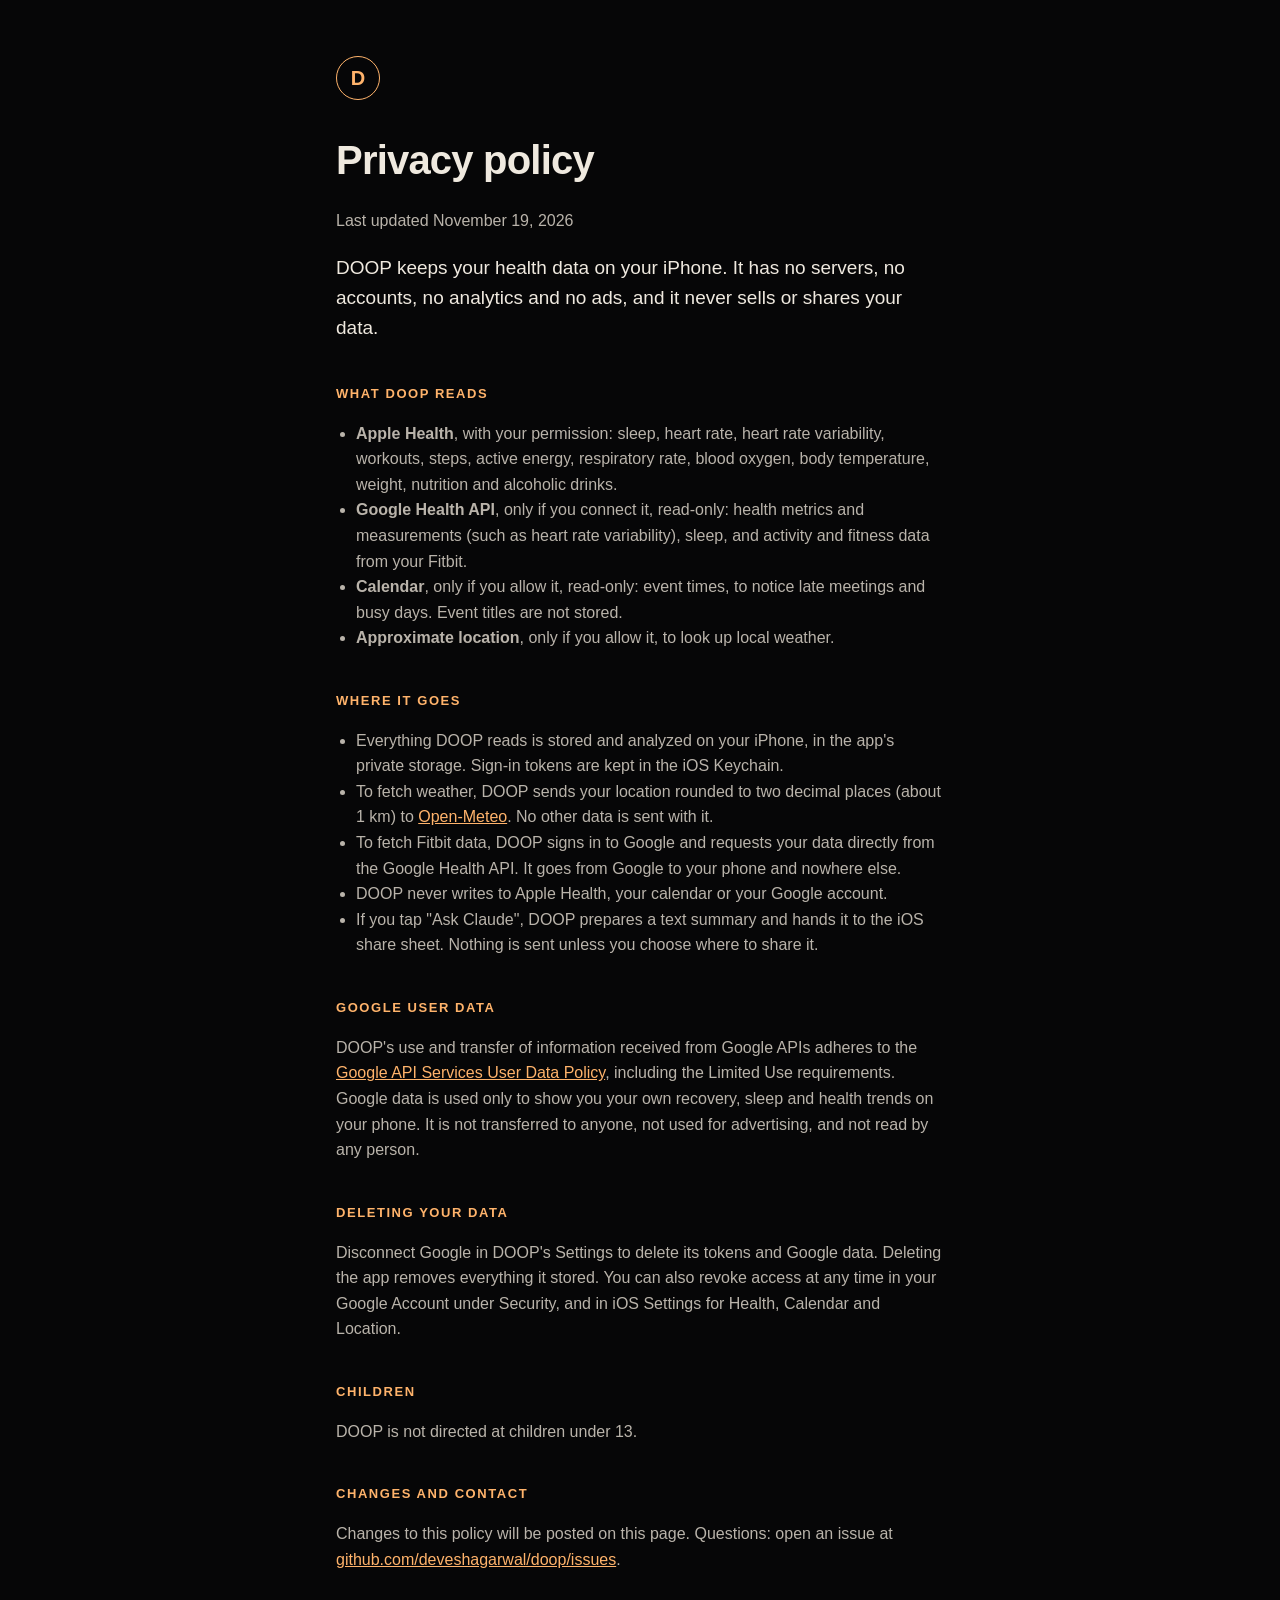
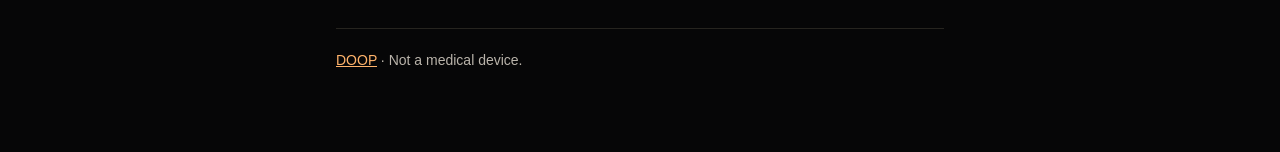
==== docs/privacy.html @ 64323c26 "Homepage and privacy policy for GitHub Pages Co-Authored-By: Claude Opus 5.5 <noreply@anthropic.com>" ====
<!doctype html>
<html lang="en">
<head>
<meta charset="utf-8">
<meta name="viewport" content="width=device-width, initial-scale=1">
<title>DOOP Privacy Policy</title>
<meta name="description" content="How DOOP handles your health data: it stays on your iPhone.">
<link rel="stylesheet" href="style.css">
</head>
<body>
<main>
  <a class="mark" href="./" style="text-decoration:none">D</a>
  <h1>Privacy policy</h1>
  <p>Last updated November 19, 2026</p>
  <p class="lede">DOOP keeps your health data on your iPhone. It has no servers, no accounts, no analytics and no ads, and it never sells or shares your data.</p>

  <h2>What DOOP reads</h2>
  <ul>
    <li><strong>Apple Health</strong>, with your permission: sleep, heart rate, heart rate variability, workouts, steps, active energy, respiratory rate, blood oxygen, body temperature, weight, nutrition and alcoholic drinks.</li>
    <li><strong>Google Health API</strong>, only if you connect it, read-only: health metrics and measurements (such as heart rate variability), sleep, and activity and fitness data from your Fitbit.</li>
    <li><strong>Calendar</strong>, only if you allow it, read-only: event times, to notice late meetings and busy days. Event titles are not stored.</li>
    <li><strong>Approximate location</strong>, only if you allow it, to look up local weather.</li>
  </ul>

  <h2>Where it goes</h2>
  <ul>
    <li>Everything DOOP reads is stored and analyzed on your iPhone, in the app's private storage. Sign-in tokens are kept in the iOS Keychain.</li>
    <li>To fetch weather, DOOP sends your location rounded to two decimal places (about 1 km) to <a href="https://open-meteo.com/">Open-Meteo</a>. No other data is sent with it.</li>
    <li>To fetch Fitbit data, DOOP signs in to Google and requests your data directly from the Google Health API. It goes from Google to your phone and nowhere else.</li>
    <li>DOOP never writes to Apple Health, your calendar or your Google account.</li>
    <li>If you tap "Ask Claude", DOOP prepares a text summary and hands it to the iOS share sheet. Nothing is sent unless you choose where to share it.</li>
  </ul>

  <h2>Google user data</h2>
  <p>DOOP's use and transfer of information received from Google APIs adheres to the <a href="https://developers.google.com/terms/api-services-user-data-policy">Google API Services User Data Policy</a>, including the Limited Use requirements. Google data is used only to show you your own recovery, sleep and health trends on your phone. It is not transferred to anyone, not used for advertising, and not read by any person.</p>

  <h2>Deleting your data</h2>
  <p>Disconnect Google in DOOP's Settings to delete its tokens and Google data. Deleting the app removes everything it stored. You can also revoke access at any time in your Google Account under Security, and in iOS Settings for Health, Calendar and Location.</p>

  <h2>Children</h2>
  <p>DOOP is not directed at children under 13.</p>

  <h2>Changes and contact</h2>
  <p>Changes to this policy will be posted on this page. Questions: open an issue at <a href="https://github.com/deveshagarwal/doop/issues">github.com/deveshagarwal/doop/issues</a>.</p>

  <footer><a href="./">DOOP</a> · Not a medical device.</footer>
</main>
</body>
</html>
---- docs/style.css ----
:root { --bg:#060607; --bone:#efe9df; --bone2:#b9b3aa; --ember:#ffb36b; --hair:#26241f; }
* { box-sizing:border-box; }
body { margin:0; background:var(--bg); color:var(--bone); font:16px/1.6 -apple-system, BlinkMacSystemFont, "Inter", "Helvetica Neue", sans-serif; }
main { max-width:640px; margin:0 auto; padding:56px 16px 80px; }
.mark { width:44px; height:44px; border-radius:50%; border:1.5px solid var(--ember); color:var(--ember);
        display:grid; place-items:center; font-weight:700; font-size:20px; margin-bottom:28px; }
h1 { font-size:40px; letter-spacing:-0.02em; margin:0 0 8px; font-weight:700; }
h2 { font-size:13px; letter-spacing:0.12em; text-transform:uppercase; color:var(--ember); margin:40px 0 8px; font-weight:600; }
p, li { color:var(--bone2); }
.lede { font-size:19px; color:var(--bone); }
ul { padding-left:20px; }
a { color:var(--ember); }
footer { margin-top:56px; padding-top:20px; border-top:1px solid var(--hair); font-size:14px; color:var(--bone2); }
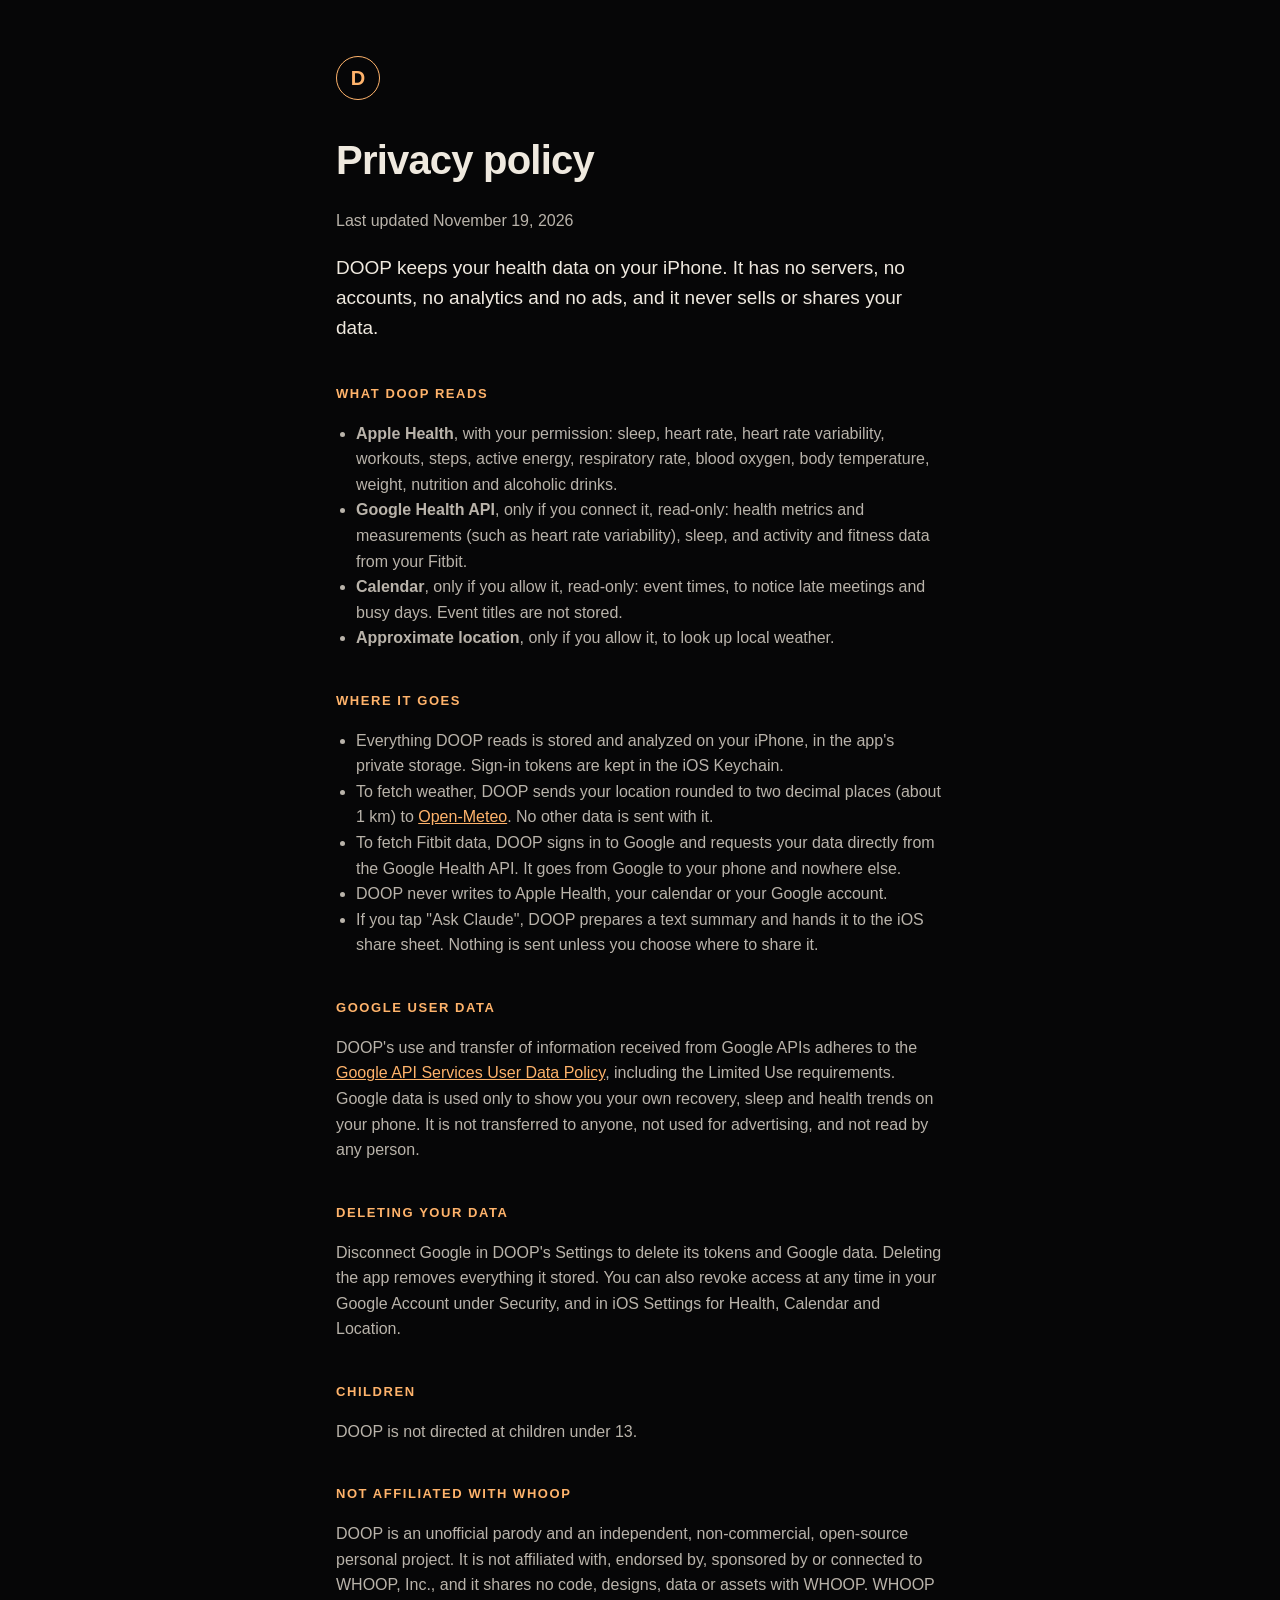
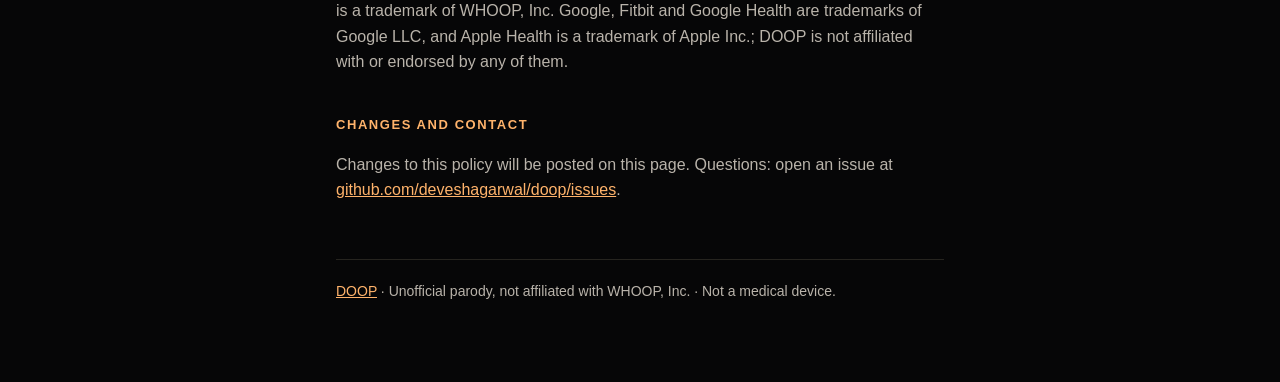
==== commit d89d30d1: "Add non-affiliation and parody notice to README, site and Settings Co-Authored-By: Claude Opus 5.5 <" ====
--- a/docs/privacy.html
+++ b/docs/privacy.html
@@ -40,10 +40,13 @@
   <h2>Children</h2>
   <p>DOOP is not directed at children under 13.</p>
 
+  <h2>Not affiliated with WHOOP</h2>
+  <p>DOOP is an unofficial parody and an independent, non-commercial, open-source personal project. It is not affiliated with, endorsed by, sponsored by or connected to WHOOP, Inc., and it shares no code, designs, data or assets with WHOOP. WHOOP is a trademark of WHOOP, Inc. Google, Fitbit and Google Health are trademarks of Google LLC, and Apple Health is a trademark of Apple Inc.; DOOP is not affiliated with or endorsed by any of them.</p>
+
   <h2>Changes and contact</h2>
   <p>Changes to this policy will be posted on this page. Questions: open an issue at <a href="https://github.com/deveshagarwal/doop/issues">github.com/deveshagarwal/doop/issues</a>.</p>
 
-  <footer><a href="./">DOOP</a> · Not a medical device.</footer>
+  <footer><a href="./">DOOP</a> · Unofficial parody, not affiliated with WHOOP, Inc. · Not a medical device.</footer>
 </main>
 </body>
 </html>
--- a/docs/style.css
+++ b/docs/style.css
@@ -7,6 +7,8 @@
 h1 { font-size:40px; letter-spacing:-0.02em; margin:0 0 8px; font-weight:700; }
 h2 { font-size:13px; letter-spacing:0.12em; text-transform:uppercase; color:var(--ember); margin:40px 0 8px; font-weight:600; }
 p, li { color:var(--bone2); }
+.note { display:inline-block; font-size:12px; letter-spacing:0.08em; text-transform:uppercase; color:var(--bone2);
+        border:1px solid var(--hair); border-radius:999px; padding:4px 12px; margin:4px 0 12px; }
 .lede { font-size:19px; color:var(--bone); }
 ul { padding-left:20px; }
 a { color:var(--ember); }
